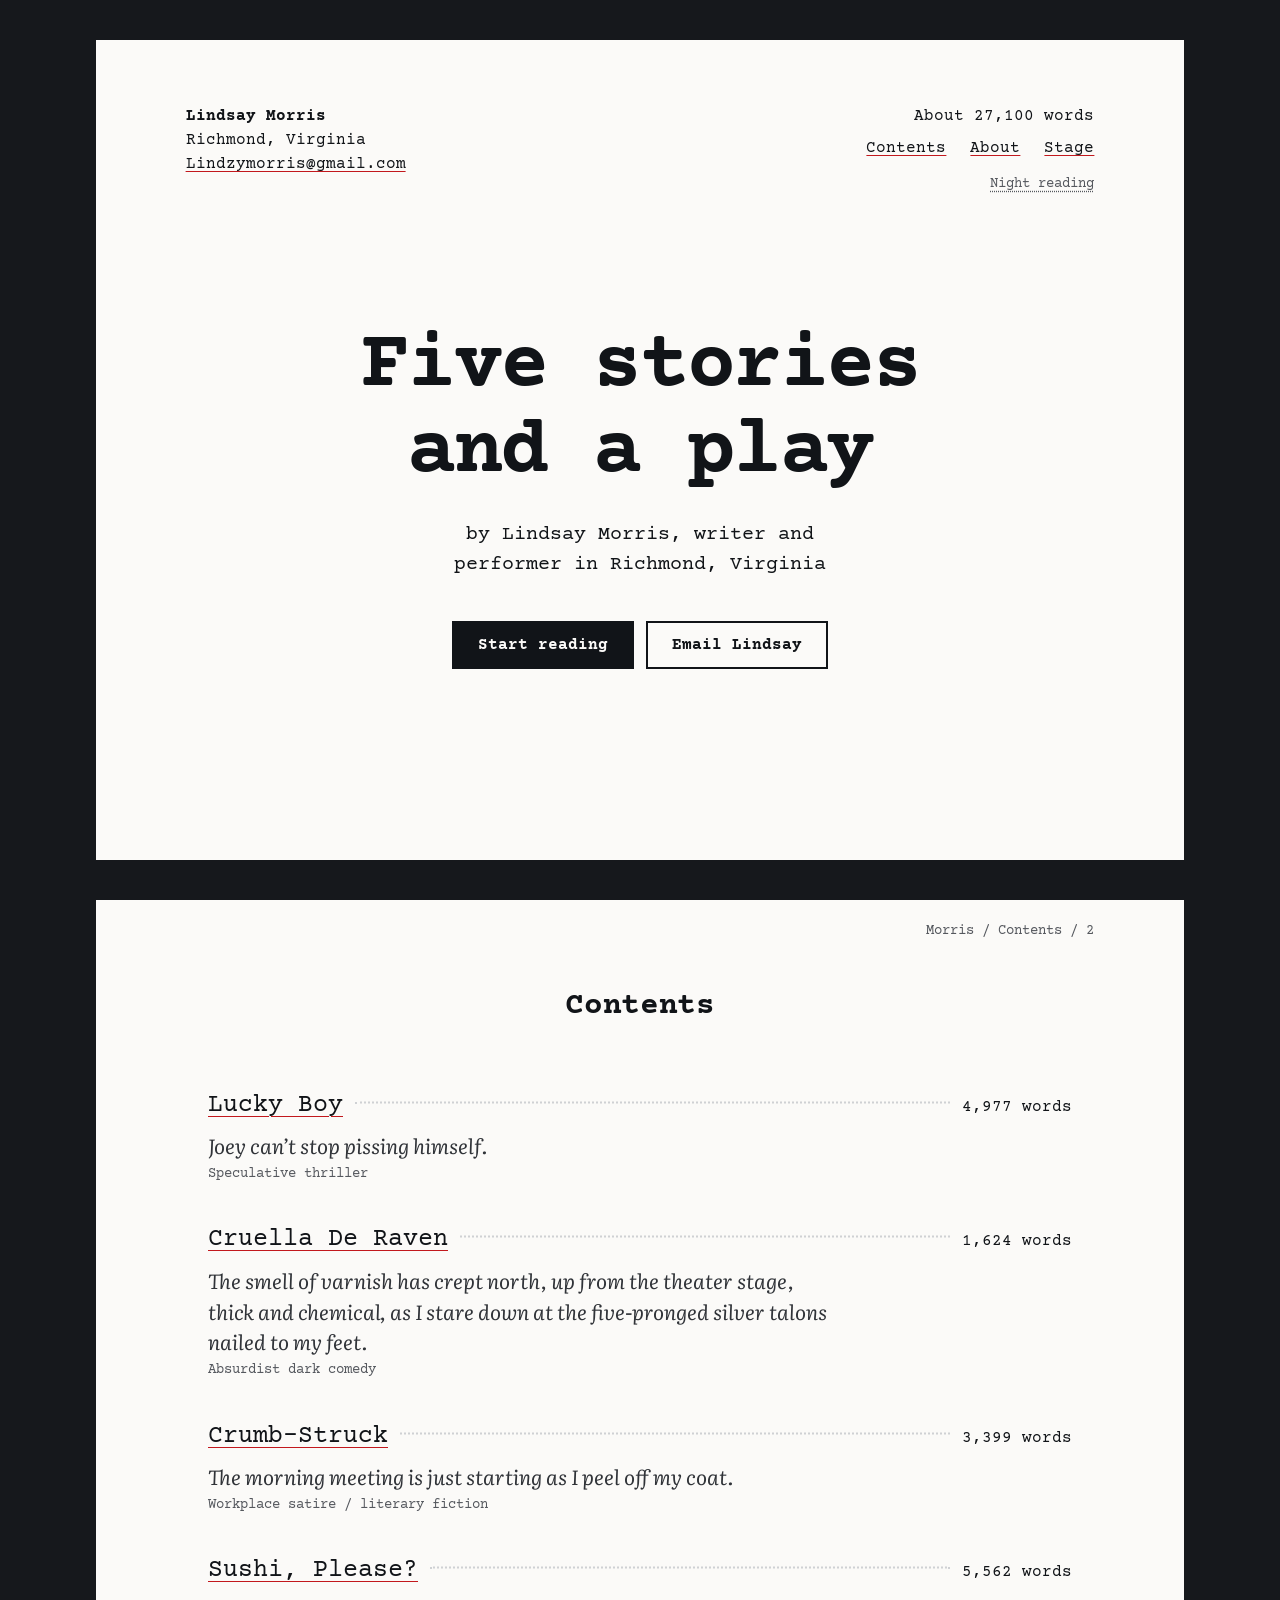
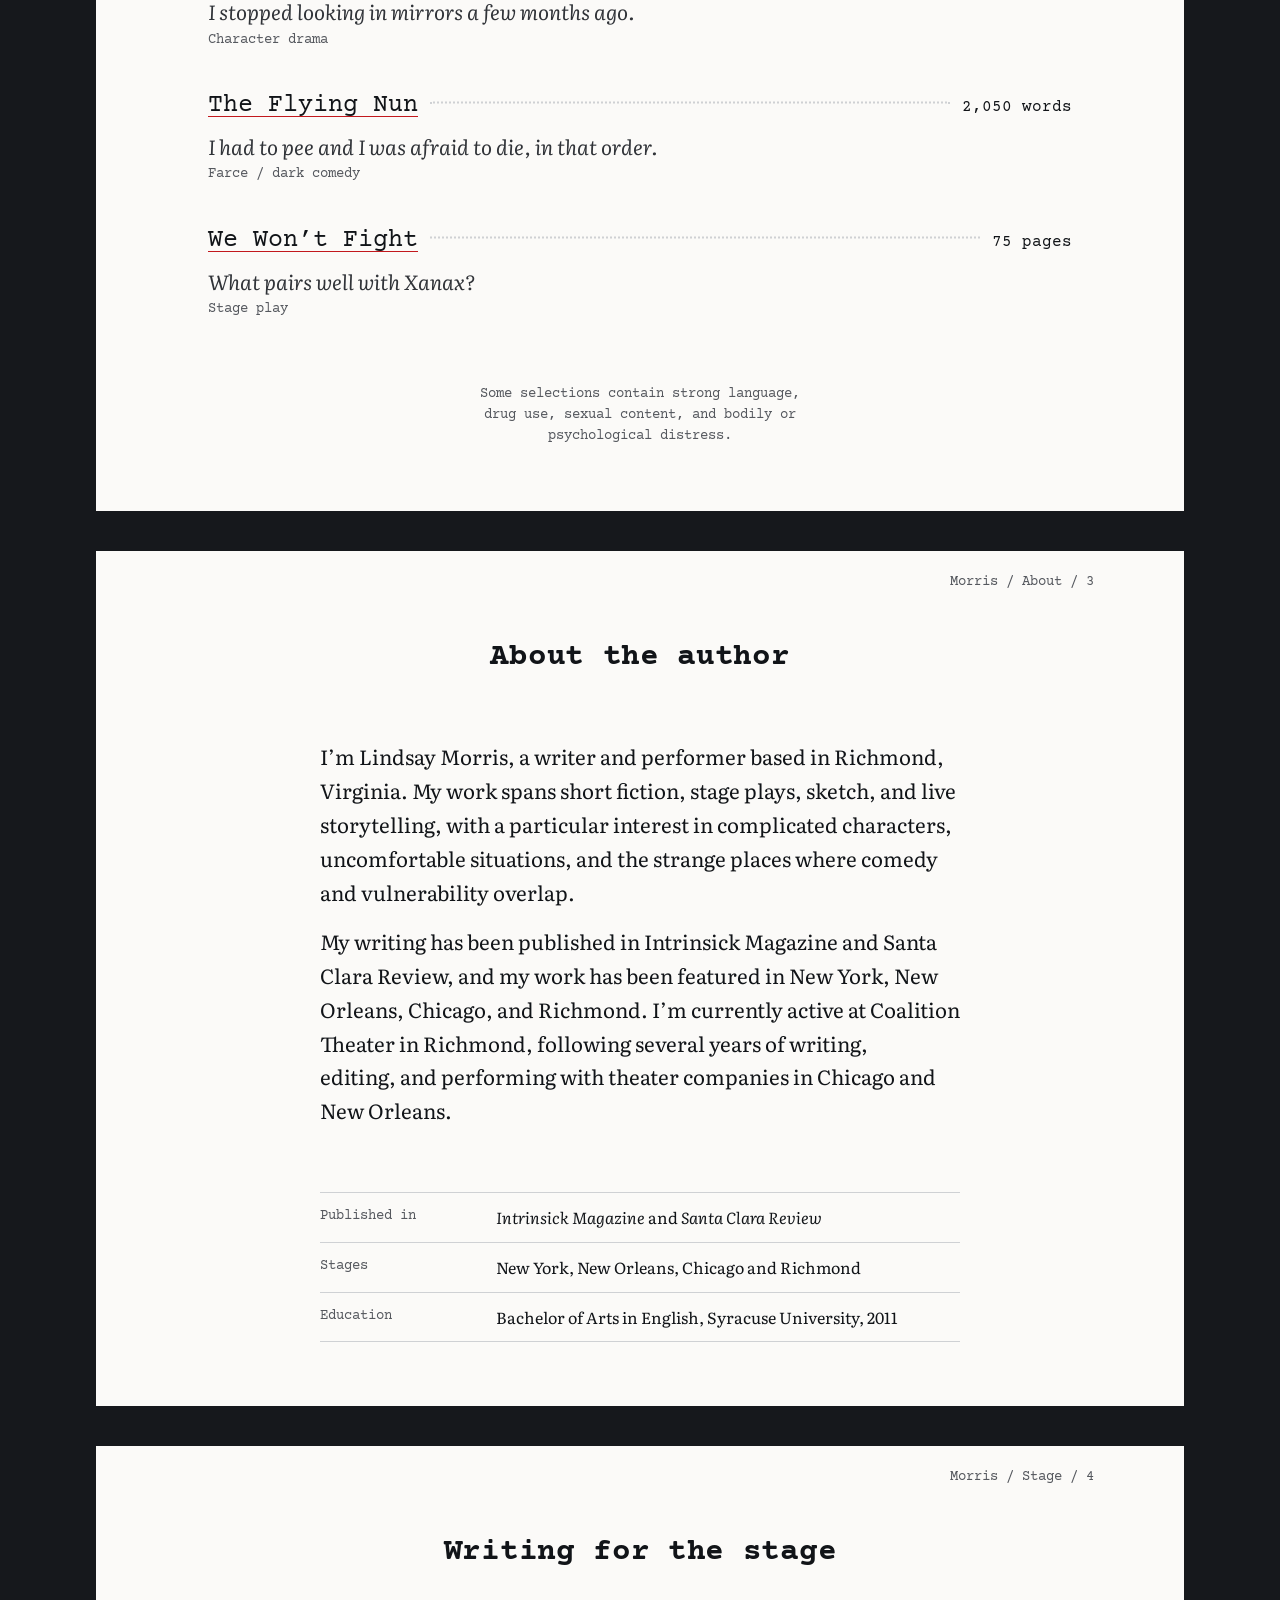
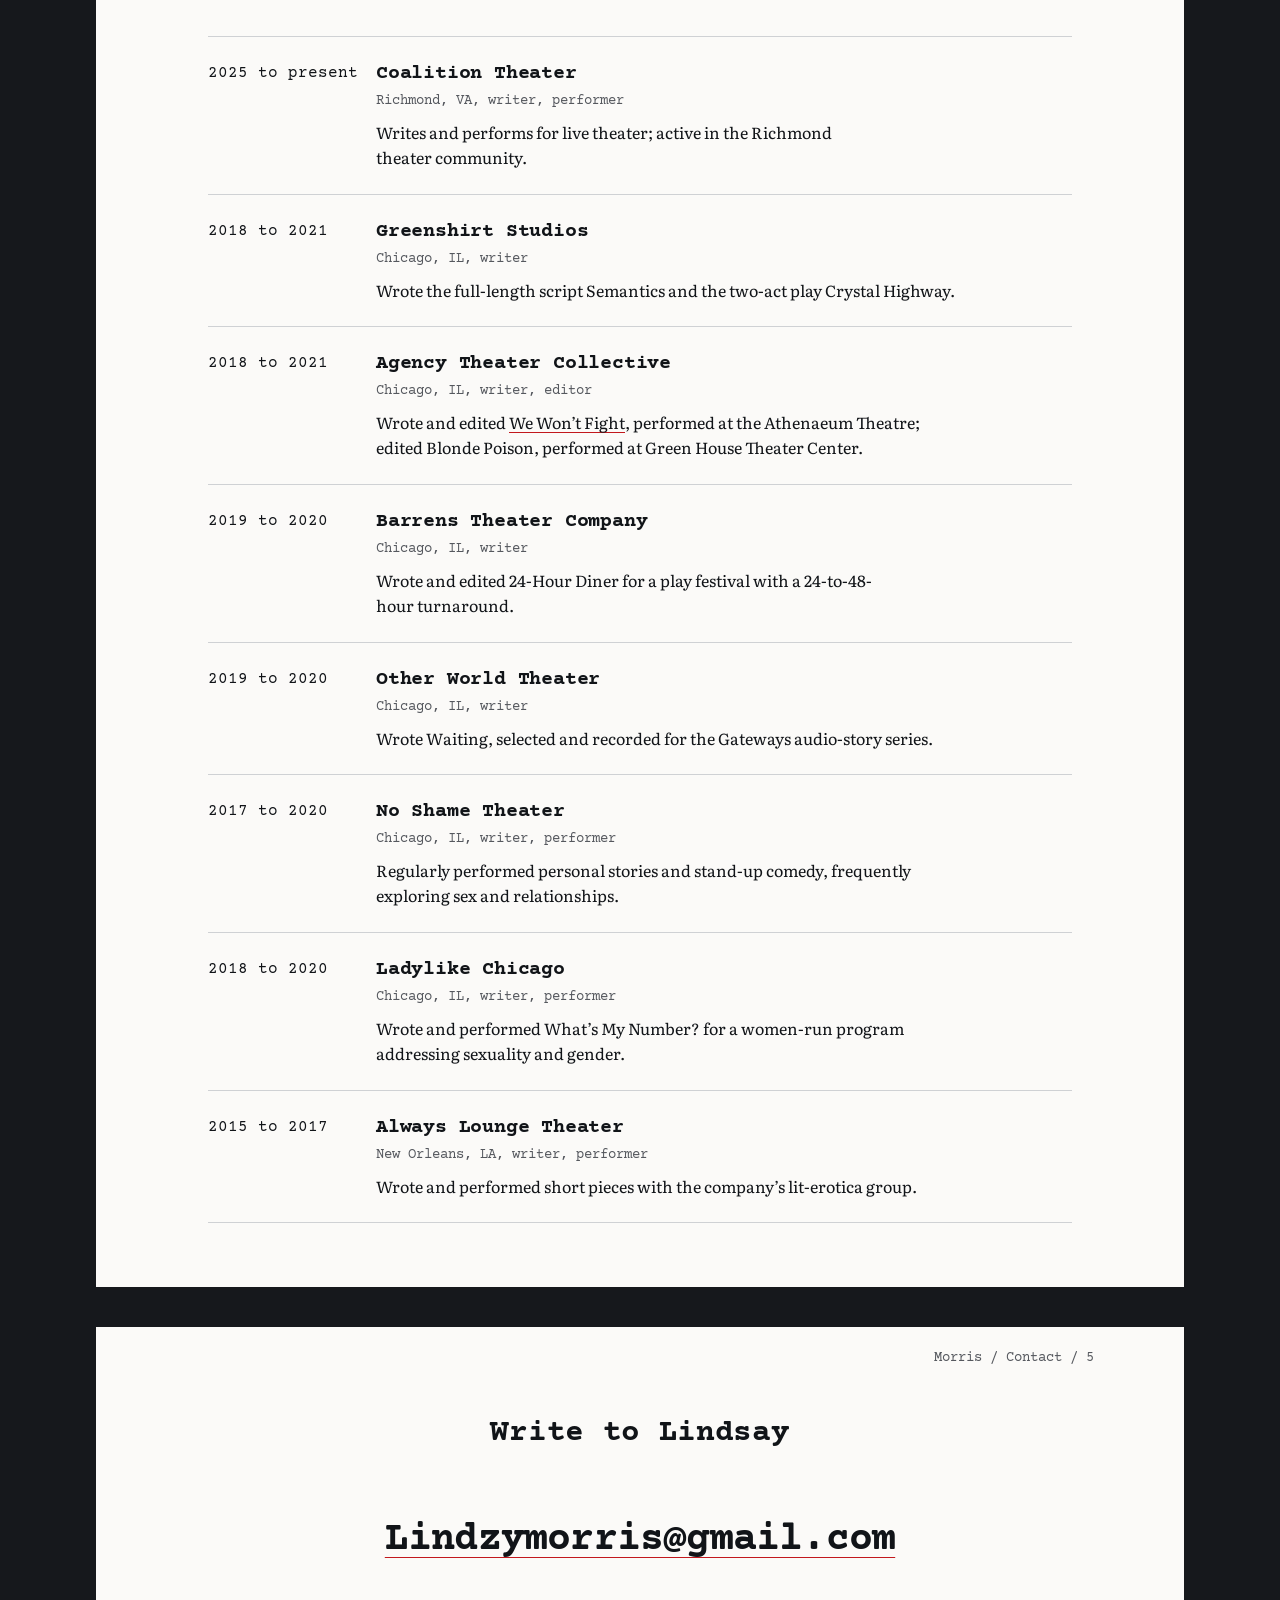
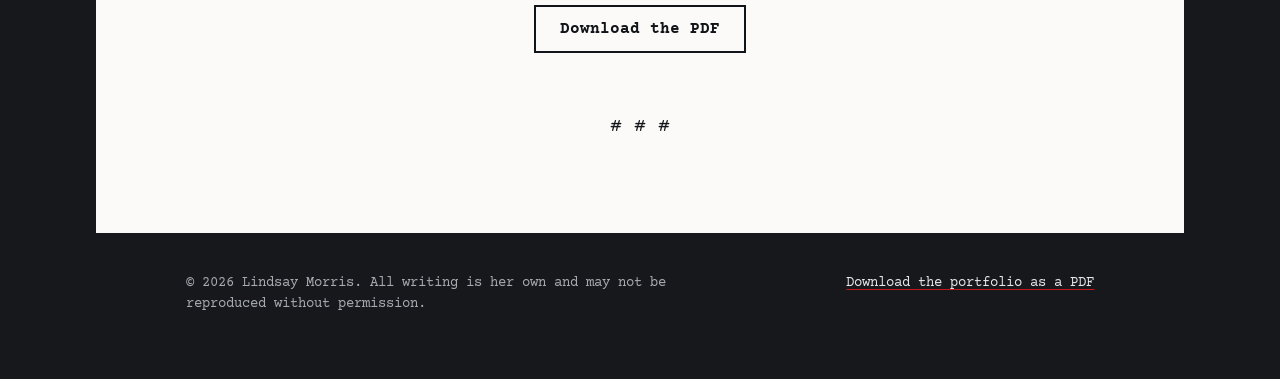
==== site/index.html @ 5cdcfaf4 "Lindsay Morris writing portfolio: Manuscript design, full stories and play Co-Authored-By: Claude Op" ====
<!doctype html>
<html lang="en">
<head>
<meta charset="utf-8">
<meta name="viewport" content="width=device-width, initial-scale=1">
<title>Lindsay Morris, writer and performer</title>
<meta name="description" content="Lindsay Morris is a writer and performer in Richmond, Virginia. Read five of her short stories and her stage play, We Won’t Fight, in full.">
<meta property="og:title" content="Lindsay Morris, writer and performer">
<meta property="og:description" content="Lindsay Morris is a writer and performer in Richmond, Virginia. Read five of her short stories and her stage play, We Won’t Fight, in full.">
<meta property="og:type" content="website">
<meta property="og:url" content="https://psdwizzard.github.io/lindsay-morris/">
<meta name="theme-color" content="#16181c">
<link rel="icon" href="assets/favicon.svg" type="image/svg+xml">
<link rel="preconnect" href="https://fonts.googleapis.com">
<link rel="preconnect" href="https://fonts.gstatic.com" crossorigin>
<link href="https://fonts.googleapis.com/css2?family=Courier+Prime:ital,wght@0,400;0,700;1,400&family=Literata:ital,opsz,wght@0,7..72,400;0,7..72,500;1,7..72,400&display=swap" rel="stylesheet">
<link rel="stylesheet" href="assets/site.css">
<script>document.documentElement.classList.add('js');try{if(localStorage.getItem('lm-theme')==='night')document.documentElement.dataset.theme='night'}catch(e){}</script>
</head>
<body>
<a class="skip" href="#contents">Skip to the contents</a>
<main>
  <section class="sheet title-page">
    <header class="ms-head">
      <address><a class="home" href="index.html">Lindsay Morris</a><br>Richmond, Virginia<br><a href="mailto:Lindzymorris@gmail.com">Lindzymorris@gmail.com</a></address>
      <div class="count">About 27,100 words
        <nav aria-label="Main"><ul><li><a href="#contents">Contents</a></li><li><a href="#about">About</a></li><li><a href="#stage">Stage</a></li></ul></nav>
        <button class="lights" type="button" aria-pressed="false" hidden>Night reading</button>
      </div>
    </header>
    <div class="title-block">
      <h1>Five stories and a play</h1>
      <p class="by">by Lindsay Morris, writer and performer in Richmond, Virginia</p>
      <div class="actions"><a class="btn btn--primary" href="#contents">Start reading</a><a class="btn" href="mailto:Lindzymorris@gmail.com">Email Lindsay</a></div>
    </div>
  </section>

  <section class="sheet" id="contents" aria-labelledby="toc-h">
    <span class="runhead">Morris / Contents / 2</span>
    <h2 id="toc-h">Contents</h2>
    <ol class="toc">
      <li><a href="works/lucky-boy.html"><span class="row"><span class="t">Lucky Boy</span><span class="lead-dots" aria-hidden="true"></span><span class="w">4,977 words</span></span><span class="first">Joey can’t stop pissing himself.</span><span class="g">Speculative thriller</span></a></li>
      <li><a href="works/cruella-de-raven.html"><span class="row"><span class="t">Cruella De Raven</span><span class="lead-dots" aria-hidden="true"></span><span class="w">1,624 words</span></span><span class="first">The smell of varnish has crept north, up from the theater stage, thick and chemical, as I stare down at the five-pronged silver talons nailed to my feet.</span><span class="g">Absurdist dark comedy</span></a></li>
      <li><a href="works/crumb-struck.html"><span class="row"><span class="t">Crumb-Struck</span><span class="lead-dots" aria-hidden="true"></span><span class="w">3,399 words</span></span><span class="first">The morning meeting is just starting as I peel off my coat.</span><span class="g">Workplace satire / literary fiction</span></a></li>
      <li><a href="works/sushi-please.html"><span class="row"><span class="t">Sushi, Please?</span><span class="lead-dots" aria-hidden="true"></span><span class="w">5,562 words</span></span><span class="first">I stopped looking in mirrors a few months ago.</span><span class="g">Character drama</span></a></li>
      <li><a href="works/the-flying-nun.html"><span class="row"><span class="t">The Flying Nun</span><span class="lead-dots" aria-hidden="true"></span><span class="w">2,050 words</span></span><span class="first">I had to pee and I was afraid to die, in that order.</span><span class="g">Farce / dark comedy</span></a></li>
      <li><a href="works/we-wont-fight.html"><span class="row"><span class="t">We Won’t Fight</span><span class="lead-dots" aria-hidden="true"></span><span class="w">75 pages</span></span><span class="first">What pairs well with Xanax?</span><span class="g">Stage play</span></a></li>
    </ol>
    <p class="note">Some selections contain strong language, drug use, sexual content, and bodily or psychological distress.</p>
  </section>

  <section class="sheet" id="about" aria-labelledby="about-h">
    <span class="runhead">Morris / About / 3</span>
    <h2 id="about-h">About the author</h2>
    <div class="about">
      
      <div class="bio">
        <p>I’m Lindsay Morris, a writer and performer based in Richmond, Virginia. My work spans short fiction, stage plays, sketch, and live storytelling, with a particular interest in complicated characters, uncomfortable situations, and the strange places where comedy and vulnerability overlap.</p>
        <p>My writing has been published in Intrinsick Magazine and Santa Clara Review, and my work has been featured in New York, New Orleans, Chicago, and Richmond. I’m currently active at Coalition Theater in Richmond, following several years of writing, editing, and performing with theater companies in Chicago and New Orleans.</p>
      </div>
    </div>
    <dl class="facts">
      <div><dt>Published in</dt><dd><cite>Intrinsick Magazine</cite> and <cite>Santa Clara Review</cite></dd></div>
      <div><dt>Stages</dt><dd>New York, New Orleans, Chicago and Richmond</dd></div>
      <div><dt>Education</dt><dd>Bachelor of Arts in English, Syracuse University, 2011</dd></div>
    </dl>
  </section>

  <section class="sheet" id="stage" aria-labelledby="stage-h">
    <span class="runhead">Morris / Stage / 4</span>
    <h2 id="stage-h">Writing for the stage</h2>
    <ol class="credits">
      <li><span class="yrs">2025 to present</span><div><h3>Coalition Theater</h3><p class="where">Richmond, VA, writer, performer</p><p>Writes and performs for live theater; active in the Richmond theater community.</p></div></li>
      <li><span class="yrs">2018 to 2021</span><div><h3>Greenshirt Studios</h3><p class="where">Chicago, IL, writer</p><p>Wrote the full-length script Semantics and the two-act play Crystal Highway.</p></div></li>
      <li><span class="yrs">2018 to 2021</span><div><h3>Agency Theater Collective</h3><p class="where">Chicago, IL, writer, editor</p><p>Wrote and edited <a href="works/we-wont-fight.html">We Won’t Fight</a>, performed at the Athenaeum Theatre; edited Blonde Poison, performed at Green House Theater Center.</p></div></li>
      <li><span class="yrs">2019 to 2020</span><div><h3>Barrens Theater Company</h3><p class="where">Chicago, IL, writer</p><p>Wrote and edited 24-Hour Diner for a play festival with a 24-to-48-hour turnaround.</p></div></li>
      <li><span class="yrs">2019 to 2020</span><div><h3>Other World Theater</h3><p class="where">Chicago, IL, writer</p><p>Wrote Waiting, selected and recorded for the Gateways audio-story series.</p></div></li>
      <li><span class="yrs">2017 to 2020</span><div><h3>No Shame Theater</h3><p class="where">Chicago, IL, writer, performer</p><p>Regularly performed personal stories and stand-up comedy, frequently exploring sex and relationships.</p></div></li>
      <li><span class="yrs">2018 to 2020</span><div><h3>Ladylike Chicago</h3><p class="where">Chicago, IL, writer, performer</p><p>Wrote and performed What’s My Number? for a women-run program addressing sexuality and gender.</p></div></li>
      <li><span class="yrs">2015 to 2017</span><div><h3>Always Lounge Theater</h3><p class="where">New Orleans, LA, writer, performer</p><p>Wrote and performed short pieces with the company’s lit-erotica group.</p></div></li>
    </ol>
  </section>

  <section class="sheet end-page" id="contact" aria-labelledby="contact-h">
    <span class="runhead">Morris / Contact / 5</span>
    <h2 id="contact-h">Write to Lindsay</h2>
    <p class="mail"><a href="mailto:Lindzymorris@gmail.com">Lindzymorris@gmail.com</a></p>
    <p class="pdf"><a class="btn" href="assets/Lindsay_Morris_Writing_Portfolio.pdf" download>Download the PDF</a></p>
    <p class="endmark" aria-hidden="true"># # #</p>
  </section>
</main>
<footer class="desk-foot">
  <p>© 2026 Lindsay Morris. All writing is her own and may not be reproduced without permission.</p>
  <p><a href="assets/Lindsay_Morris_Writing_Portfolio.pdf" download>Download the portfolio as a PDF</a></p>
</footer>
<script src="assets/site.js"></script>
</body>
</html>
---- site/assets/site.css ----
/* Hallmark · shape: Manuscript stack · genre: editorial · theme: custom · job: listen (read) · idea: "the site is her submission manuscript: contact top left, word count top right, title halfway down" · vibe: "a writer's own pages, sharp and funny"
 * paper: oklch(21% 0.008 260) desk under oklch(98.5% 0.003 95) sheets · accent: oklch(52% 0.2 27) editor's red · display: Courier Prime · body: Literata · hero: the title page of a manuscript, its header is the nav · nav: the manuscript header · footer: a line on the desk under the last sheet · imagery: none until her headshot arrives, words are the material · signature: standard manuscript format as the whole grammar, down to the running heads and # # #
 * axes: dark/mono/chromatic-red · posture: restrained · contrast: pass · fold: pass · v2.0.0 */
/* Hallmark · pre-emit critique: P3 H3 E3 S3 R3 V3 · weakest: E, long reading pages run past the 80-word screen budget by design; they are the work itself */
/* Hallmark · waive 79 · the manuscript title sits a third down its sheet · a submission manuscript drops the story title halfway down its first page */
/* Hallmark · waive 77 · the cast list is one narrow column in the play · a script's cast list is set narrow and centred, as printed scripts are */
/* Hallmark · waive 78 · scene heads in the play stay small under the title · script scene headings are plain underlined lines, never display type */
/* Note: works/*.html carry Lindsay's prose verbatim. Gates 19 and 58 there fire on her own dashes and paragraphs; her text is never edited to pass a copy rule. */
@import url("./tokens.css");
@import url("./base.css");

body { color: var(--color-desk-ink); padding-block: var(--space-xl) 0; }
a { text-decoration-color: var(--color-accent); text-underline-offset: 0.2em; transition: text-decoration-thickness var(--dur-micro), color var(--dur-micro); }
a:hover { text-decoration-thickness: 2px; }
.skip { position: absolute; left: var(--space-md); top: -100px; background: var(--color-sheet); color: var(--color-ink); padding: var(--space-xs) var(--space-md); z-index: var(--z-modal); font-family: var(--font-display); }
.skip:focus-visible { top: var(--space-md); }

/* ---------- sheets on the desk ---------- */
.sheet { background: var(--color-sheet); color: var(--color-ink); max-width: 68rem; margin-inline: auto; padding: var(--space-2xl) clamp(var(--space-lg), 7vw, 7rem); position: relative; }
.sheet + .sheet { margin-top: var(--space-xl); }
.sheet h2 { font: 700 var(--text-2xl)/1.2 var(--font-display); letter-spacing: -0.01em; text-align: center; margin: var(--space-lg) auto var(--space-2xl); max-width: none; }
.runhead { position: absolute; top: var(--space-lg); right: clamp(var(--space-lg), 7vw, 7rem); font: 400 var(--text-sm)/1 var(--font-display); color: var(--color-muted); }

/* the manuscript header doubles as the nav */
.ms-head { display: flex; justify-content: space-between; gap: var(--space-xl); font: 400 var(--text-md)/1.5 var(--font-display); }
.ms-head address { font-style: normal; }
.ms-head .home { text-decoration: none; font-weight: 700; }
.ms-head .home:hover { color: var(--color-accent); }
.ms-head .count { text-align: right; }
.ms-head nav ul { list-style: none; margin: var(--space-xs) 0 0; padding: 0; display: flex; gap: var(--space-lg); justify-content: flex-end; }
.ms-head nav a { white-space: nowrap; }
.lights { margin-top: var(--space-sm); background: none; border: 0; padding: var(--space-2xs) 0; color: var(--color-muted); font: 400 var(--text-sm)/1.2 var(--font-display); cursor: pointer; text-decoration: underline dotted; text-underline-offset: 0.25em; transition: color var(--dur-micro); }
.lights:hover { color: var(--color-ink); }
.lights:active { transform: translateY(1px); }
.lights:disabled { opacity: 0.5; cursor: not-allowed; }

/* ---------- buttons ---------- */
.btn { display: inline-flex; align-items: center; justify-content: center; min-height: 48px; padding: 0 var(--space-lg); font: 700 var(--text-md)/1 var(--font-display); text-decoration: none; border: 2px solid var(--color-ink); color: var(--color-ink); background: transparent; transition: background-color var(--dur-micro), color var(--dur-micro), border-color var(--dur-micro); }
.btn--primary { background: var(--color-ink); color: var(--color-sheet); }
.btn:hover { background: var(--color-accent); border-color: var(--color-accent); color: var(--color-accent-ink); }
.btn:active { transform: translateY(1px); }
.btn:focus-visible { outline-offset: 3px; }

/* ---------- title page ---------- */
.title-page { min-height: calc(100svh - 2 * var(--space-xl)); display: grid; grid-template-rows: auto 1fr; }
.title-block { align-self: center; text-align: center; padding-block: var(--space-2xl); }
.title-block h1 { font: 700 clamp(2.5rem, 6.4vw, 6rem)/1.05 var(--font-display); letter-spacing: -0.03em; max-width: 16ch; margin-inline: auto; }
.by { font: 400 var(--text-lead)/1.5 var(--font-display); margin: var(--space-lg) auto 0; max-width: 34ch; }
.actions { display: flex; flex-wrap: wrap; justify-content: center; gap: var(--space-sm); margin-top: var(--space-xl); }

/* ---------- contents ---------- */
.toc { list-style: none; margin: 0 auto; padding: 0; max-width: 54rem; }
.toc li + li { margin-top: var(--space-xl); }
.toc a { display: block; text-decoration: none; }
.toc .row { display: flex; align-items: baseline; gap: var(--space-sm); font: 400 var(--text-xl)/1.3 var(--font-display); }
.toc .t { text-decoration: underline; text-decoration-color: var(--color-accent); text-underline-offset: 0.2em; text-decoration-thickness: 1px; }
.toc a:hover .t { text-decoration-thickness: 2px; color: var(--color-accent); }
.toc .lead-dots { flex: 1; border-bottom: 2px dotted var(--color-rule); transform: translateY(-0.3em); min-width: 2rem; }
.toc .w { font-size: var(--text-md); white-space: nowrap; }
.toc .first { display: block; font: italic 400 var(--text-lead)/1.5 var(--font-body); color: var(--color-ink-2); margin-top: var(--space-xs); max-width: 52ch; }
.toc .g { display: block; font: 400 var(--text-sm)/1.4 var(--font-display); color: var(--color-muted); margin-top: var(--space-2xs); }
.note { margin: var(--space-2xl) auto 0; font: 400 var(--text-sm)/1.5 var(--font-display); color: var(--color-muted); text-align: center; max-width: 52ch; }

/* ---------- about ---------- */
.about { max-width: 40rem; margin-inline: auto; }
.about--photo { max-width: 54rem; display: grid; grid-template-columns: minmax(0, 2fr) minmax(0, 3fr); gap: var(--space-xl); align-items: start; }
.headshot { margin: 0; }
.headshot img { width: 100%; height: auto; filter: grayscale(1) contrast(1.05); }
.bio p { font: 400 var(--text-lead)/1.65 var(--font-body); }
.bio p + p { margin-top: var(--space-md); }
.facts { max-width: 40rem; margin: var(--space-2xl) auto 0; border-top: 1px solid var(--color-rule); }
.facts div { display: grid; grid-template-columns: 10rem minmax(0, 1fr); gap: var(--space-md); padding-block: var(--space-sm); border-bottom: 1px solid var(--color-rule); }
.facts dt { font: 400 var(--text-sm)/1.6 var(--font-display); color: var(--color-muted); }
.facts dd { margin: 0; }

/* ---------- stage credits ---------- */
.credits { list-style: none; margin: 0 auto; padding: 0; max-width: 54rem; }
.credits li { display: grid; grid-template-columns: 9rem minmax(0, 1fr); gap: var(--space-lg); padding-block: var(--space-lg); border-top: 1px solid var(--color-rule); }
.credits li:last-child { border-bottom: 1px solid var(--color-rule); }
.credits .yrs { font: 400 var(--text-md)/1.6 var(--font-display); font-variant-numeric: tabular-nums; white-space: nowrap; }
.credits h3 { font: 700 var(--text-lg)/1.3 var(--font-display); letter-spacing: -0.01em; }
.credits .where { font: 400 var(--text-sm)/1.5 var(--font-display); color: var(--color-muted); margin-top: var(--space-2xs); }
.credits p:not(.where) { margin-top: var(--space-xs); }

/* ---------- contact ---------- */
.end-page { text-align: center; padding-bottom: var(--space-3xl); }
.end-page .mail { font: 700 clamp(1.25rem, 3.4vw, 2.5rem)/1.2 var(--font-display); letter-spacing: -0.02em; overflow-wrap: anywhere; margin-inline: auto; }
.end-page .pdf { margin: var(--space-xl) auto 0; }
.endmark { font: 400 var(--text-lg)/1 var(--font-display); text-align: center; margin: var(--space-2xl) auto 0; color: var(--color-ink); max-width: none; }

.desk-foot { max-width: 68rem; margin-inline: auto; padding: var(--space-xl) clamp(var(--space-lg), 7vw, 7rem) var(--space-2xl); display: flex; flex-wrap: wrap; justify-content: space-between; gap: var(--space-md); font: 400 var(--text-sm)/1.5 var(--font-display); color: var(--color-desk-muted); }
.desk-foot a { color: var(--color-desk-ink); }

/* ---------- reading pages ---------- */
.runbar { position: fixed; inset: 0 0 auto 0; z-index: var(--z-sticky-nav); display: flex; align-items: center; height: 40px; padding-inline: clamp(var(--space-md), 4vw, var(--space-2xl)); background: var(--color-paper); color: var(--color-desk-muted); font: 400 var(--text-sm)/1 var(--font-display); transition: opacity var(--dur-short) var(--ease-out), transform var(--dur-short) var(--ease-out); }
.js .runbar { opacity: 0; transform: translateY(-100%); }
.js .runbar.is-on { opacity: 1; transform: none; }
.runbar .progress { position: absolute; left: 0; right: 0; bottom: 0; height: 2px; background: var(--color-accent); transform: scaleX(0); transform-origin: left; }

.ms-title { text-align: center; padding-block: clamp(var(--space-2xl), 18vh, 12rem) var(--space-2xl); }
.ms-title h1 { font: 700 clamp(2.25rem, 5.5vw, 4.5rem)/1.05 var(--font-display); letter-spacing: -0.03em; margin-inline: auto; }
.ms-title .meta { font: 400 var(--text-sm)/1.5 var(--font-display); color: var(--color-muted); margin: var(--space-md) auto 0; }
.cnote { max-width: 36rem; margin: 0 auto var(--space-2xl); padding: var(--space-md) var(--space-lg); border: 1px dashed var(--color-rule); font: 400 var(--text-sm)/1.55 var(--font-display); color: var(--color-ink-2); text-align: center; }

.text { max-width: 36rem; margin-inline: auto; font: 400 1.1875rem/1.75 var(--font-body); font-variant-ligatures: common-ligatures; hanging-punctuation: first; }
.text > p { max-width: none; }
.text > p + p { text-indent: 1.5em; }
.text .scene-break { text-align: center; text-indent: 0; font-family: var(--font-display); margin-block: var(--space-xl); }
.text .scene-break + p { text-indent: 0; }

/* the play, set as a script */
.reading--play .text { max-width: 40rem; font: 400 1.0625rem/1.6 var(--font-display); }
.reading--play .text > p + p { text-indent: 0; }
.cast { margin-bottom: var(--space-2xl); }
.cast h2 { margin-top: 0; }
.cast dl { margin: 0; }
.cast div { display: grid; grid-template-columns: 8rem minmax(0, 1fr); gap: var(--space-md); padding-block: var(--space-2xs); }
.cast dt { font-weight: 700; }
.cast dd { margin: 0; }
.text .scene { font: 700 var(--text-lg)/1.3 var(--font-display); text-align: left; margin: var(--space-2xl) 0 var(--space-md); text-decoration: underline; text-underline-offset: 0.25em; }
.speech { margin-top: var(--space-md); padding-inline: clamp(0rem, 6vw, 5rem); }
.speech .cue { text-align: center; font-weight: 700; margin: 0; max-width: none; }
.speech .ext { font-weight: 400; }
.speech .line { margin: 0; max-width: 34ch; margin-inline: auto; }
.speech .direction { margin: var(--space-2xs) auto; max-width: 26ch; font-style: italic; color: var(--color-ink-2); }
.text > .direction { margin: var(--space-md) 0 0 clamp(0rem, 14vw, 10rem); max-width: 34ch; font-style: italic; color: var(--color-ink-2); }

.next { padding-block: var(--space-xl); }
.next-link { display: block; text-decoration: none; text-align: center; padding-block: var(--space-lg); }
.next-link .k { display: block; font: 400 var(--text-sm)/1.4 var(--font-display); color: var(--color-muted); }
.next-link .t { display: block; font: 700 clamp(1.75rem, 4vw, 3rem)/1.1 var(--font-display); letter-spacing: -0.02em; margin-top: var(--space-xs); text-decoration: underline; text-decoration-color: var(--color-accent); text-underline-offset: 0.18em; text-decoration-thickness: 2px; }
.next-link:hover .t { color: var(--color-accent); }
.next-link .first { display: block; font: italic 400 var(--text-lead)/1.5 var(--font-body); color: var(--color-ink-2); margin-top: var(--space-sm); }
.next .aside { display: flex; justify-content: center; flex-wrap: wrap; gap: var(--space-lg); margin: var(--space-md) auto 0; font: 400 var(--text-sm)/1.5 var(--font-display); }

@media (max-width: 40rem) {
  body { padding-block: 0; }
  .sheet { padding: var(--space-lg) var(--space-md) var(--space-2xl); }
  .sheet + .sheet { margin-top: var(--space-md); }
  .sheet h2 { margin-top: var(--space-xl); }
  .ms-head { flex-direction: column; gap: var(--space-md); font-size: var(--text-sm); }
  .ms-head .count { text-align: left; }
  .ms-head nav ul { justify-content: flex-start; }
  .title-page { min-height: 0; }
  .toc .row { font-size: var(--text-lg); }
  .runhead { right: var(--space-md); top: var(--space-md); }
  .about--photo { grid-template-columns: minmax(0, 1fr); }
  .facts div, .credits li { grid-template-columns: minmax(0, 1fr); gap: var(--space-2xs); }
  .text { font-size: 1.125rem; }
  .speech { padding-inline: 0; }
  .text > .direction { margin-left: var(--space-lg); }
  .desk-foot { padding-inline: var(--space-md); }
}
@media print {
  body { background: none; padding: 0; }
  .runbar, .lights, .next, .desk-foot, .skip { display: none !important; }
  .sheet { padding: 0; max-width: none; }
}
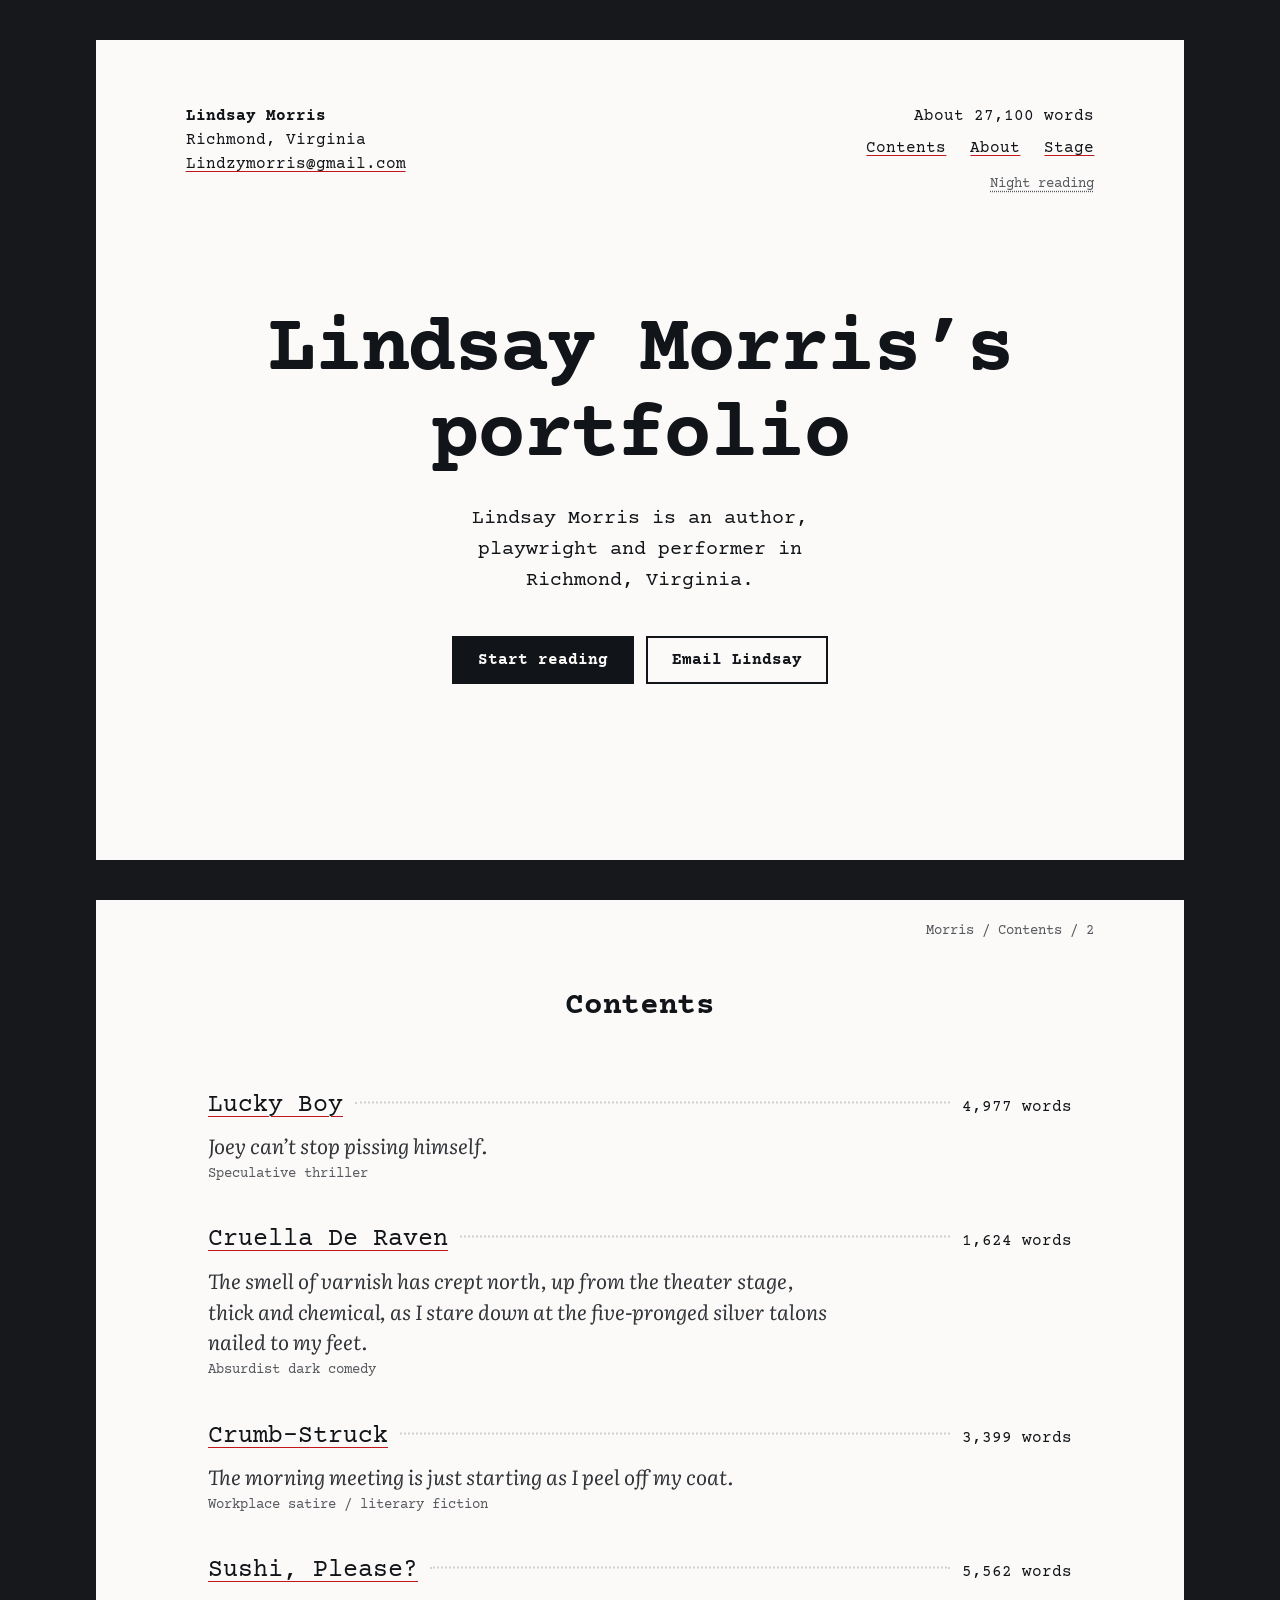
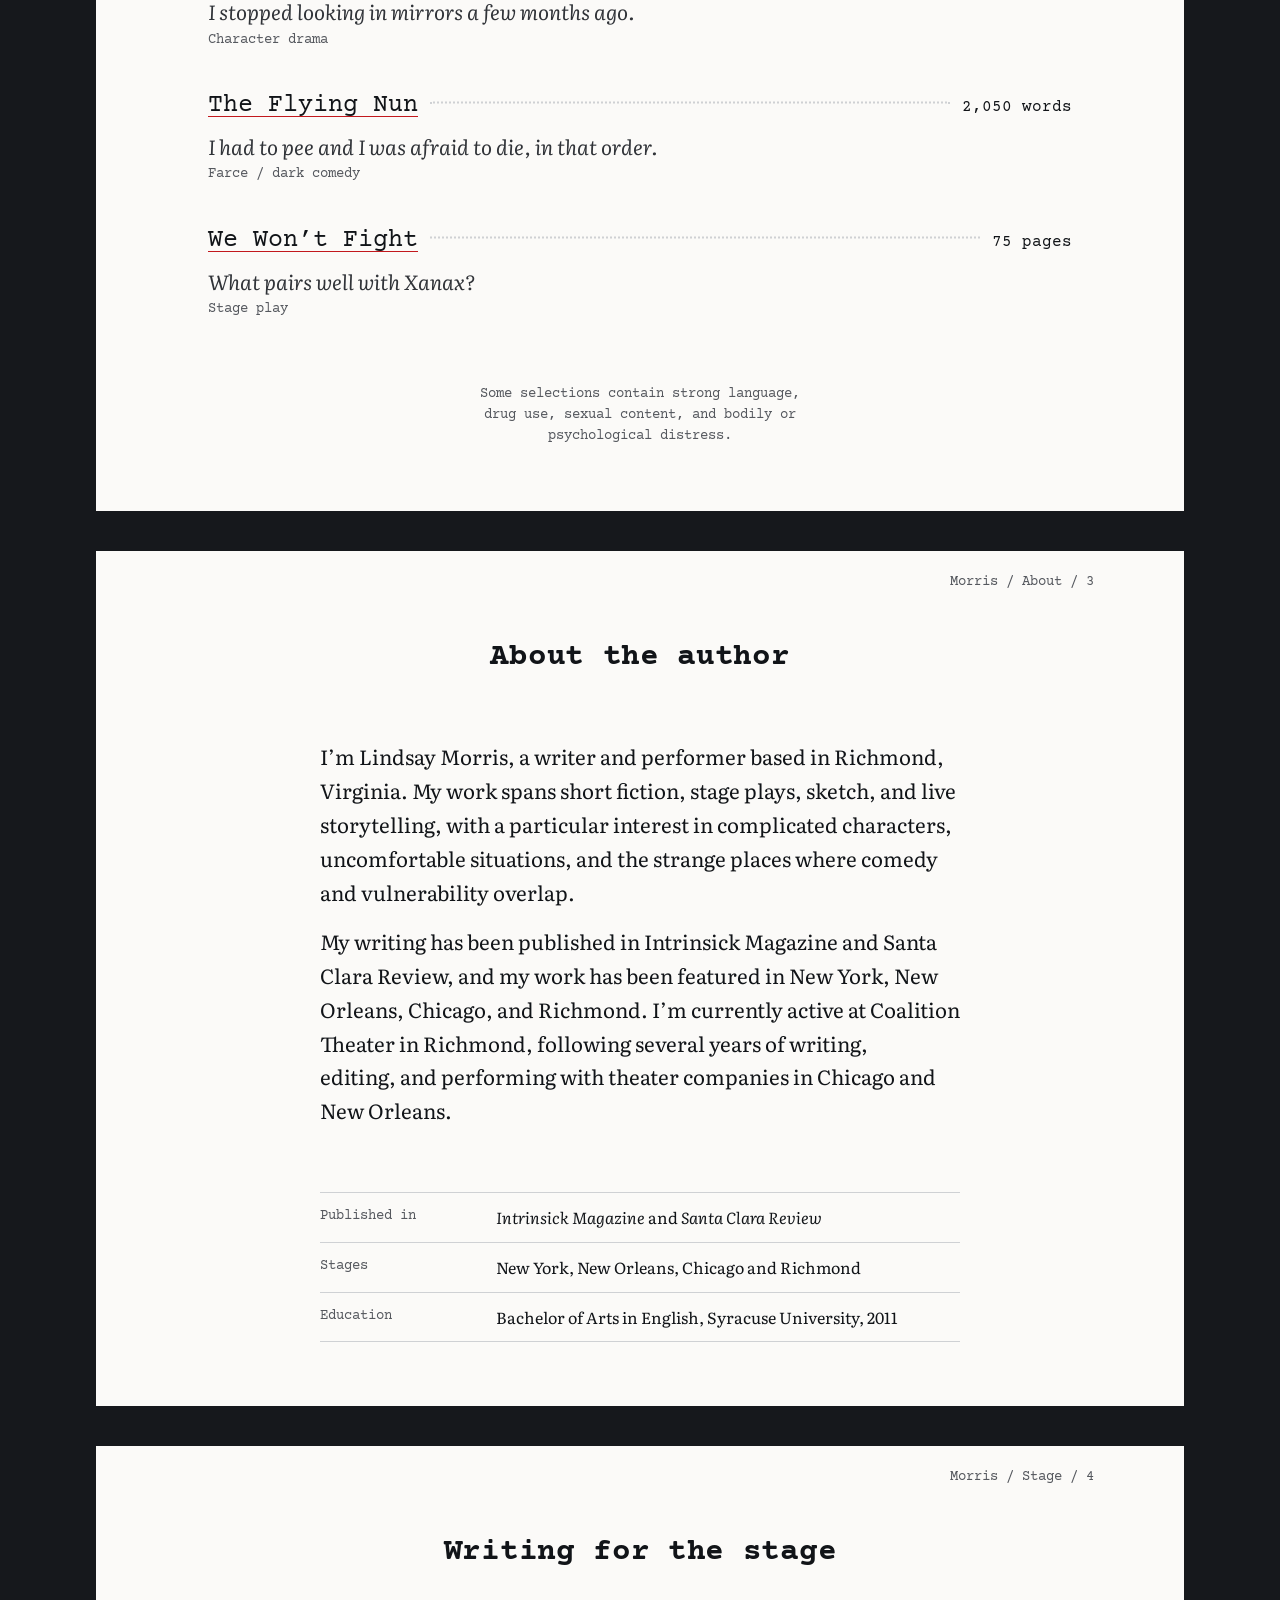
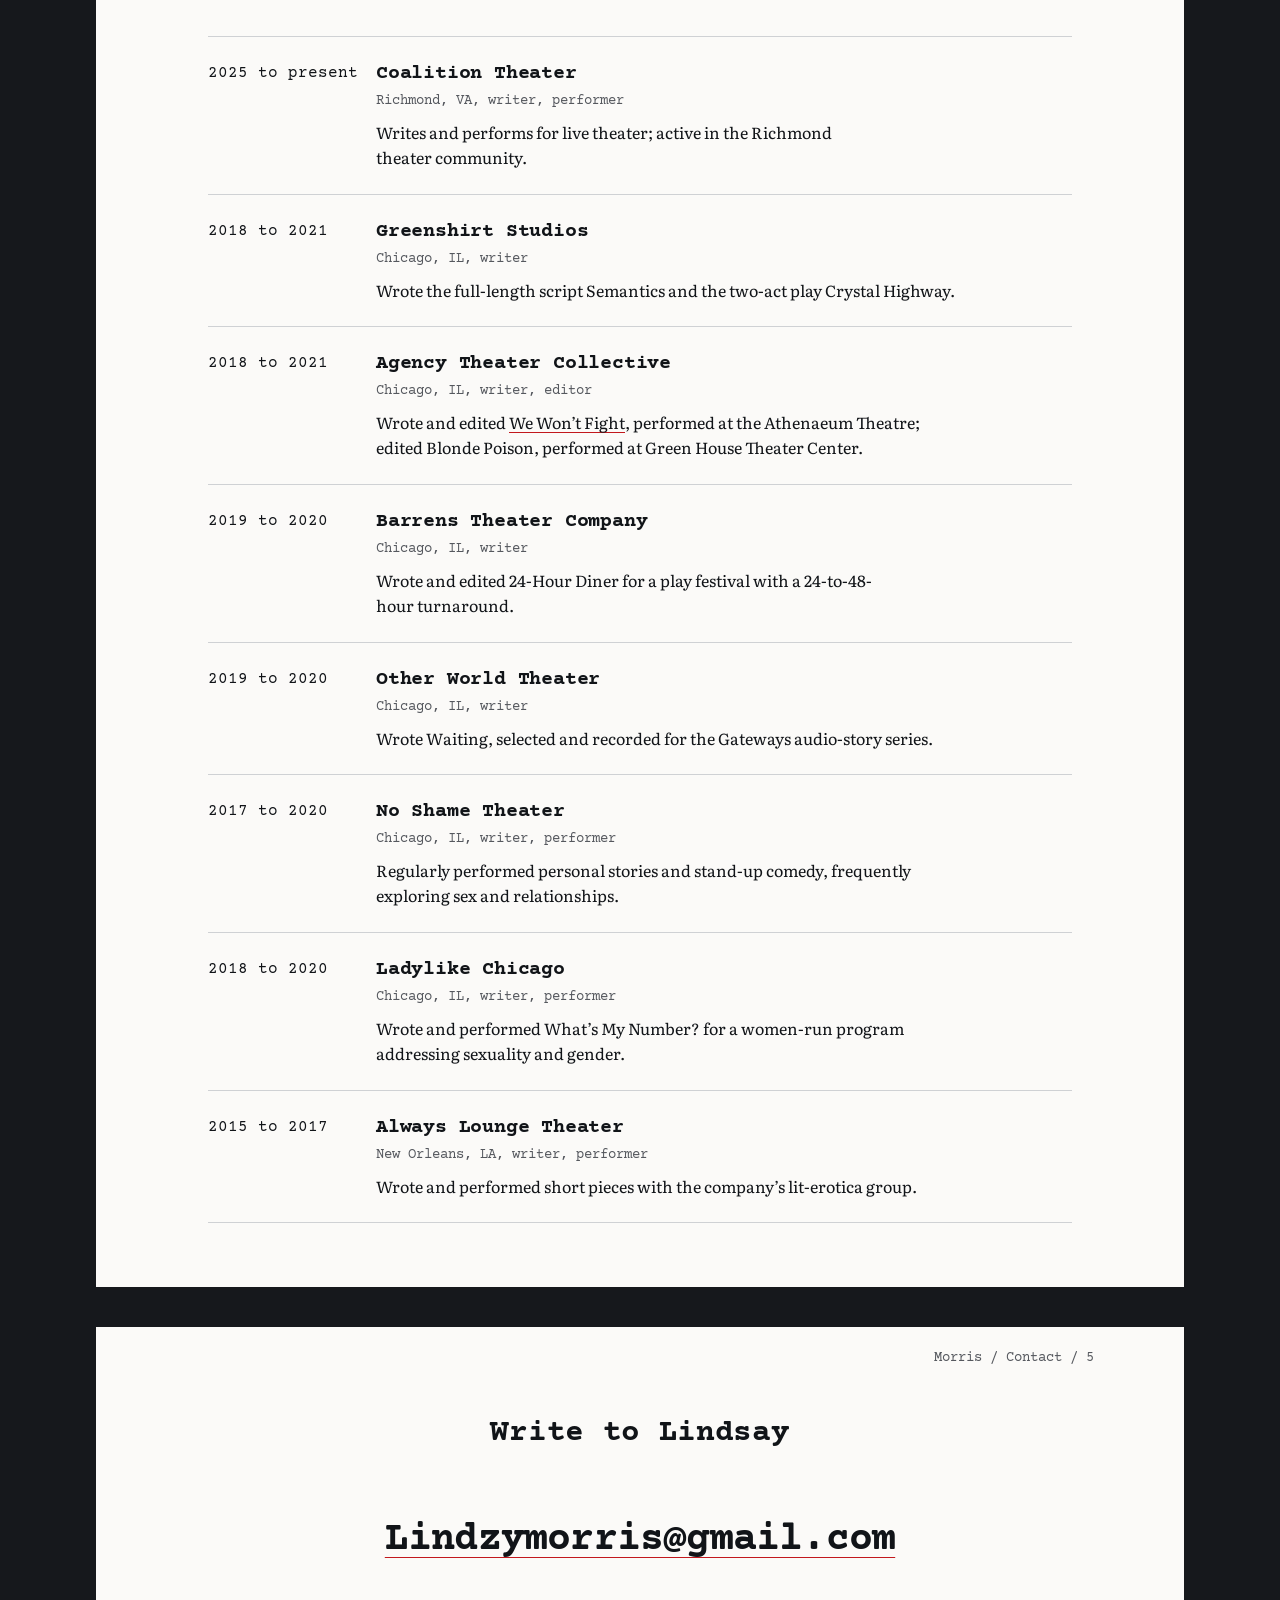
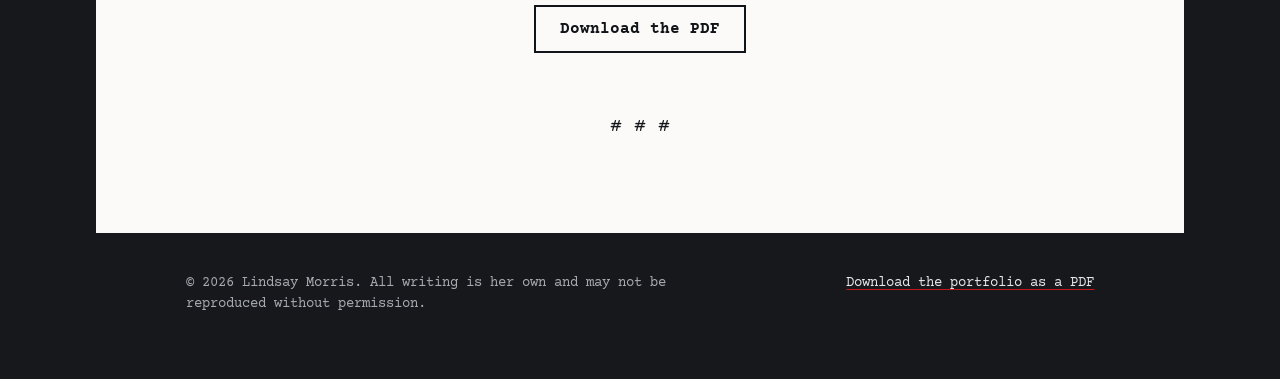
==== commit 072d4f75: "Hero: portfolio headline and author/playwright byline; full-height title page on phones Co-Authored-" ====
--- a/site/index.html
+++ b/site/index.html
@@ -3,10 +3,10 @@
 <head>
 <meta charset="utf-8">
 <meta name="viewport" content="width=device-width, initial-scale=1">
-<title>Lindsay Morris, writer and performer</title>
-<meta name="description" content="Lindsay Morris is a writer and performer in Richmond, Virginia. Read five of her short stories and her stage play, We Won’t Fight, in full.">
-<meta property="og:title" content="Lindsay Morris, writer and performer">
-<meta property="og:description" content="Lindsay Morris is a writer and performer in Richmond, Virginia. Read five of her short stories and her stage play, We Won’t Fight, in full.">
+<title>Lindsay Morris’s portfolio</title>
+<meta name="description" content="Lindsay Morris is an author, playwright and performer in Richmond, Virginia. Read her short fiction and her stage play, We Won’t Fight.">
+<meta property="og:title" content="Lindsay Morris’s portfolio">
+<meta property="og:description" content="Lindsay Morris is an author, playwright and performer in Richmond, Virginia. Read her short fiction and her stage play, We Won’t Fight.">
 <meta property="og:type" content="website">
 <meta property="og:url" content="https://psdwizzard.github.io/lindsay-morris/">
 <meta name="theme-color" content="#16181c">
@@ -29,8 +29,8 @@
       </div>
     </header>
     <div class="title-block">
-      <h1>Five stories and a play</h1>
-      <p class="by">by Lindsay Morris, writer and performer in Richmond, Virginia</p>
+      <h1>Lindsay Morris’s portfolio</h1>
+      <p class="by">Lindsay Morris is an author, playwright and performer in Richmond, Virginia.</p>
       <div class="actions"><a class="btn btn--primary" href="#contents">Start reading</a><a class="btn" href="mailto:Lindzymorris@gmail.com">Email Lindsay</a></div>
     </div>
   </section>
--- a/site/assets/site.css
+++ b/site/assets/site.css
@@ -141,7 +141,7 @@
   .ms-head { flex-direction: column; gap: var(--space-md); font-size: var(--text-sm); }
   .ms-head .count { text-align: left; }
   .ms-head nav ul { justify-content: flex-start; }
-  .title-page { min-height: 0; }
+  .title-page { min-height: 100svh; }
   .toc .row { font-size: var(--text-lg); }
   .runhead { right: var(--space-md); top: var(--space-md); }
   .about--photo { grid-template-columns: minmax(0, 1fr); }
